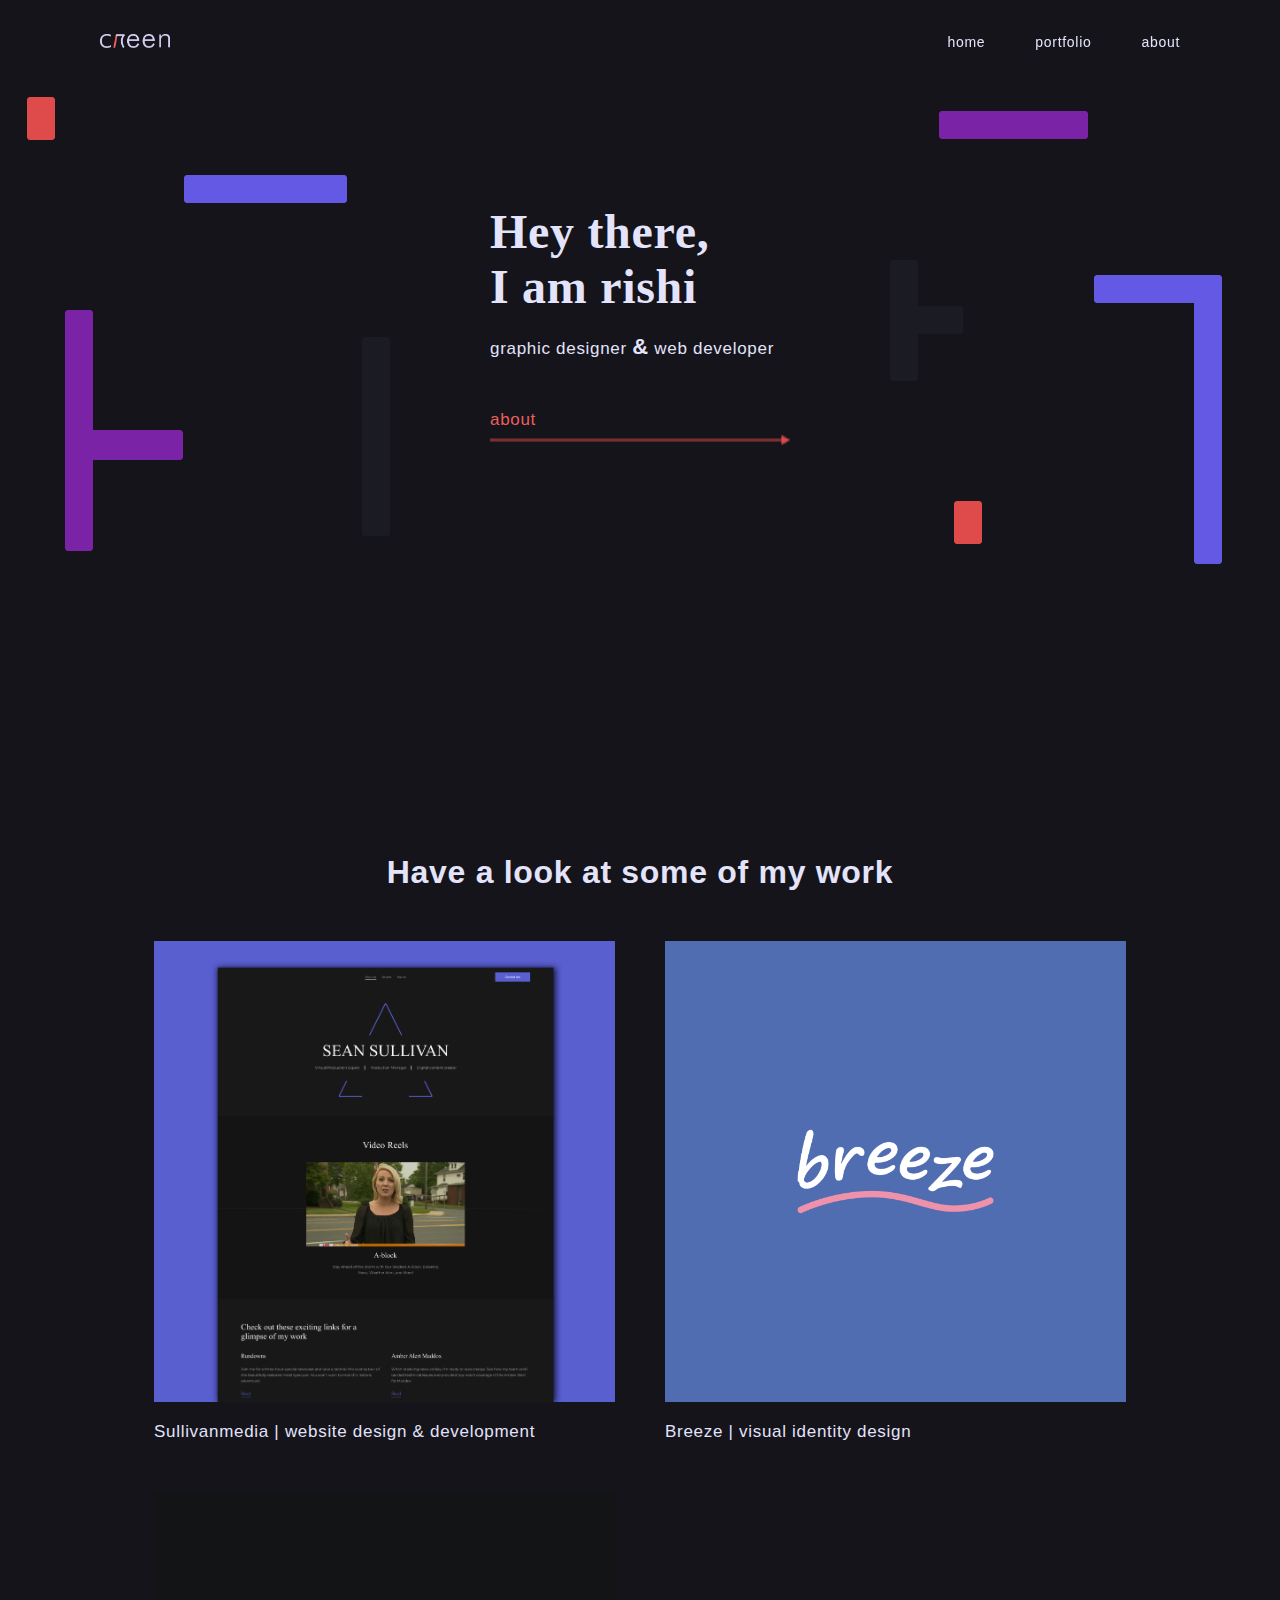
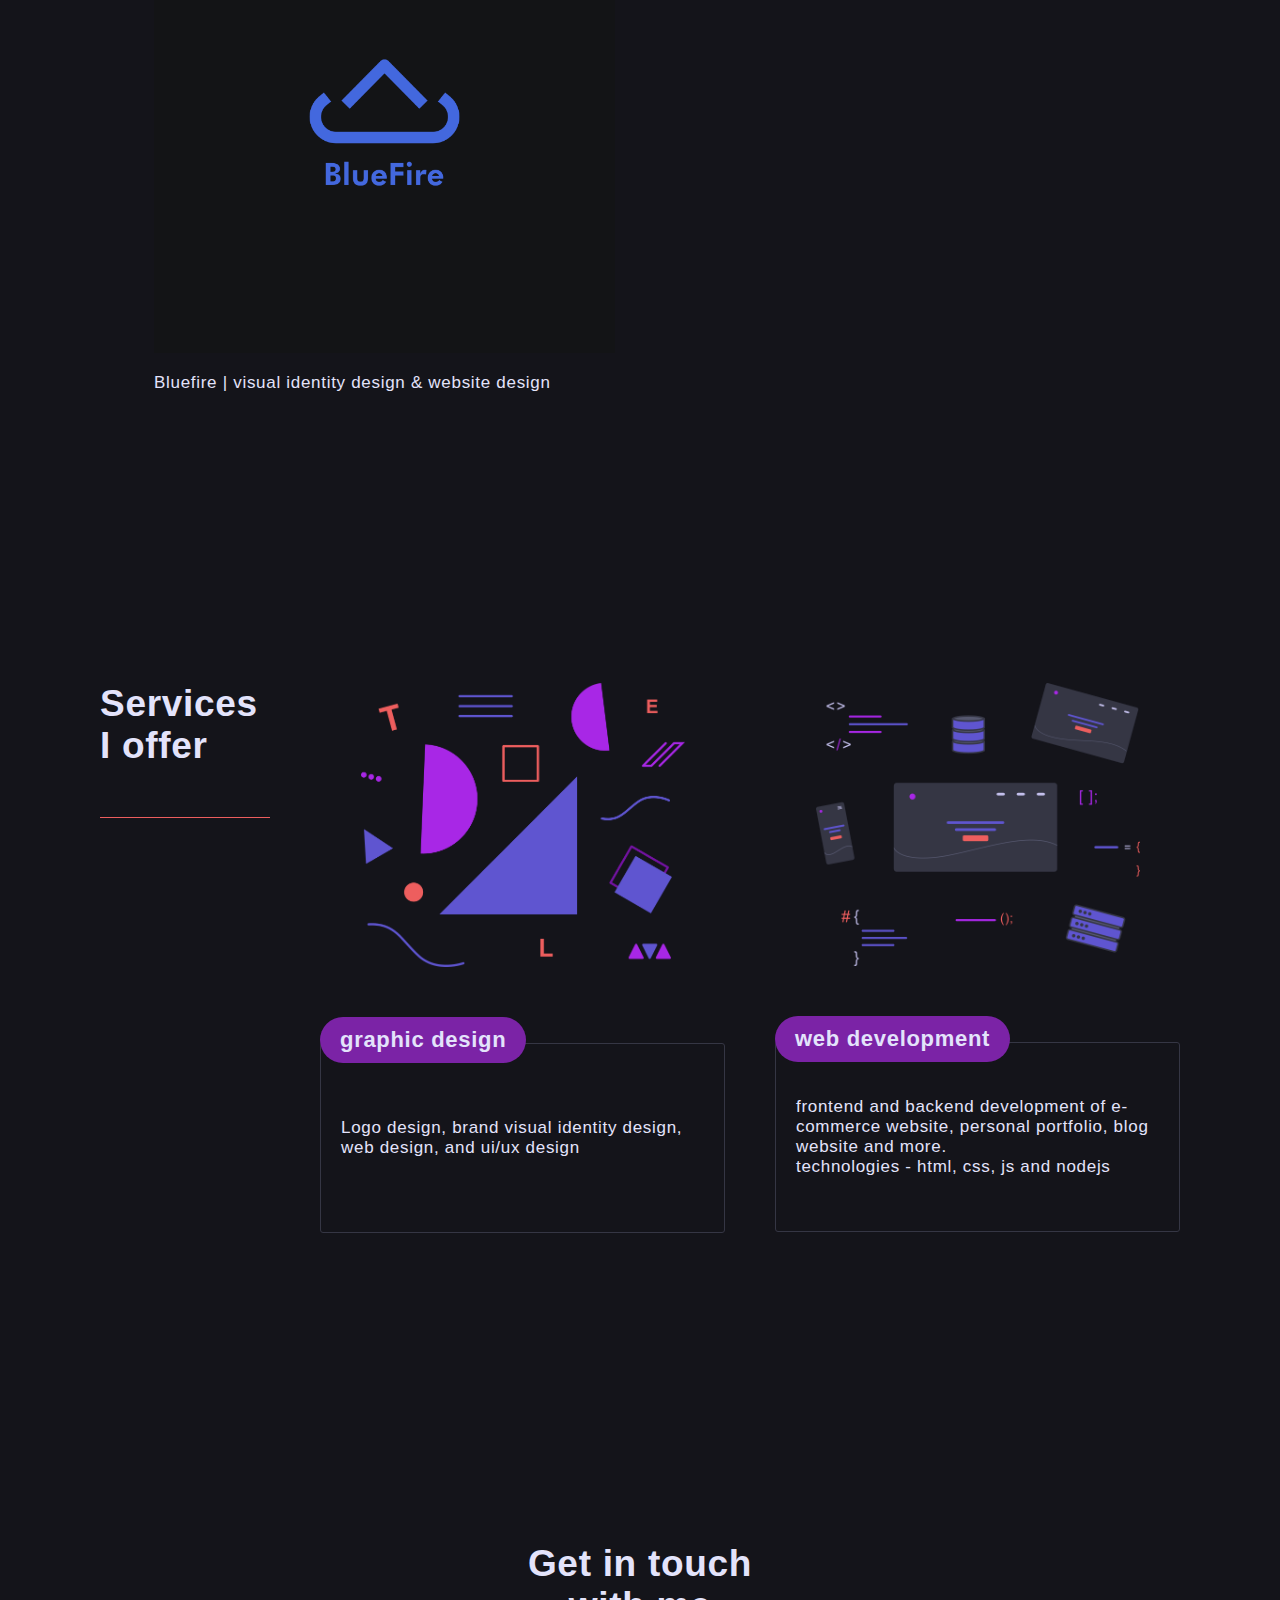
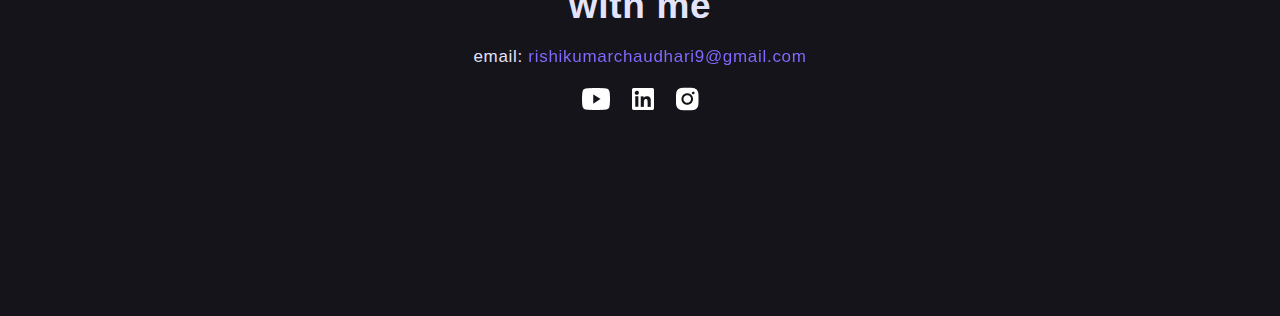
==== index.html @ e6f8a46d "Add files via upload" ====
<!DOCTYPE html>
<html lang="en">
<head>
    <meta charset="UTF-8">
    <meta http-equiv="X-UA-Compatible" content="IE=edge">
    <meta name="viewport" content="width=device-width, initial-scale=1.0">
    <meta name="description" content="Hi, I am Rishi, a web developer and graphic designer. I help brands / business stand out visually and also develop websites to create their online presence">
    <link rel="stylesheet" href="/css/style.css">
    <script src="/javascript/script.js" defer></script>
    <title>Rishi | graphic designer & web developer</title>
</head>
<body>
    <!-- navigation bar -->
    <header id="nav-bar" class="flex">
        <div class="logo">
            <h1><i><img src="/assets/logo.png" alt="logo"></i></h1>
        </div>

        <i class="nav-menu"><img src="/assets/nav-menu.png" alt="open navigation menu"></i>
        <nav class="nav-links">
            <ul class="flex animate-child-x">
                <li><a href="/">home</a></li>
                <li><a href="/portfolio">portfolio</a></li>
                <li><a href="/about">about</a></li>
            </ul>
        </nav>
    </header>
    <div class="nav-menu-overlay slide-x"></div>

    <!-- main content -->
    <main>
        <!-- hero section -->
        <section id="hero-section">
            <div class="container flex">
                <img src="/assets/background-pattern.png" alt="background pattern image" class="bg left">
                <div class="intro">
                    <h1>Hey there,<br> I am rishi</h1>
                    <p>graphic designer <b>&</b> web developer</p>
                    <a href="/about" class="cta link"><span>about </span><i class="arrow-icon"><img src="/assets/arrow.png" alt="go to about page"></i></a>
                </div>
                <!-- background image -->
                <img src="/assets/background-pattern.png" alt="background pattern image" class="bg right">
            </div>
        </section>

        <!-- work / projects section -->
        <section id="work-section">

            <div class="carousel hide">
                <i class="close"><img src="/assets/close.png" alt="close project preview"></i>
                <div class="flex">
                    <i class="arrow left"><img src="/assets/arrow-left.png" alt="show previous image"></i>
                    <img src="" class="work">
                    <i class="arrow right"><img src="/assets/arrow-right.png" alt="show next image" ></i>
                </div>
                <div class="content">
                    <h3>Bluefire | website ui design</h3>
                    <p>brand identity and website desing for bluefire</p>
                </div>
            </div>

            <h2>Have a look at some of my work</h2>

            <div class="grid">
                <div class="project card">
                    <div class="carousel-sm flex">
                        <div class="overlay">
                            <i class="arrow left"><img src="/assets/arrow-left.png" alt="show previous image"></i>
                            <i class="arrow right"><img src="/assets/arrow-right.png" alt="show next image" ></i>
                        </div>
                        <img src="/assets/work/sullivanmedia-website design.png" alt="portfolio website design" class="work active-image">
                        <img src="/assets/work/sullivanmedia-portfolio.png" alt="portfolio website" class="work">
                        <img src="/assets/work/sullivanmedia-website ui design.png" alt="portfolio website" class="work">
                    </div>
                    <p class="description">Sullivanmedia | website design & development</p>
                </div>

                <div class="project card">
                    <div class="carousel-sm flex">
                        <div class="overlay">
                            <i class="arrow left"><img src="/assets/arrow-left.png" alt="show previous image"></i>
                            <i class="arrow right"><img src="/assets/arrow-right.png" alt="show next image" ></i>
                        </div>
                        <img src="/assets/work/visual identity design.png" alt="visual identity design" class="work active-image">
                        <img src="/assets/work/Breeze-Primary logo lettermark.png" alt="logo design" class="work">
                        <img src="/assets/work/Breeze-thumbnails.png" alt="thumbnail design" class="work">
                        <img src="/assets/work/Breeze-banner design.png" alt="banner design" class="work">
                        <img src="/assets/work/Breeze-website home page design.png" alt="website design" class="work">
                    </div>
                    <p class="description">Breeze | visual identity design</p>
                </div>

                <div class="project card">
                    <div class="carousel-sm flex">
                        <div class="overlay">
                            <i class="arrow left"><img src="/assets/arrow-left.png" alt="show previous image"></i>
                            <i class="arrow right"><img src="/assets/arrow-right.png" alt="show next image" ></i>
                        </div>
                        <img src="/assets/work/BLuefire-logo.png" alt="logo design of bluefire" class="work active-image">
                        <img src="/assets/work/Bluefire-Visual identity.png" alt="visual identity of bluefire" class="work">
                        <img src="/assets/work/Bluefire-Website design2.png" alt="website design of bluefire" class="work">
                        <img src="/assets/work/Bluefire-web design.png" alt="website design of bluefire" class="work">
                    </div>
                    <p class="description">Bluefire | visual identity design & website design</p>
                </div>
            </div>

        </section>

        <section id="services-section">

            <div class="services-container flex">
                <div class="flex">
                    <h2 class="lg">Services I offer</h2>
                    <div class="line"></div>
                </div>
    
                <div class="service">
                    <img src="assets/service-graphic-design.png" alt="graphic design">
                    <h3>graphic design</h3>
                    <div class="container flex">
                        <p>Logo design, brand visual identity design, web design, and ui/ux design</p>
                    </div>
                </div>
                
                <div class="service">
                    <img src="assets/service-web-dev.png" alt="web development">
                    <h3>web development</h3>
                    <div class="container flex">
                        <p>frontend and backend development of e-commerce website, personal portfolio, blog website and more.<br>technologies - html, css, js and nodejs</p>
                    </div>
                </div>
            </div>
        </section>

        <section id="contact-section" class="bg-pattern dark">
            <div class="flex container">
                <div class="contact-title">
                    <div>
                        <h2 class="lg">Get in touch <br> with me</h2>
                        <p class="email"> email: <a href="mailto:rishikumarchaudhari9@gmail.com">rishikumarchaudhari9@gmail.com</a></p>
                        <div class="social-links flex">
                            <a href="#"><i><img src="/assets/youtube.png" class="icon" alt="youtube"></i></a>
                            <a href="#"><i><img src="/assets/linkedin.png" class="icon" alt="linkiden"></i></a>
                            <a href="#"><i><img src="/assets/instagram.png" class="icon" alt="instagram"></i></a>
                        </div>
                    </div>
                </div>
            
        </section>    
    </main>
</body>
</html>
---- css/style.css ----
*{
    margin: 0;
    padding: 0;
    box-sizing: border-box;
}

:root{
    --primary-color-1: #4035c0;
    --primary-color-dark-1: #353644;
    --primary-color-dark-2: #1B1B23;
    --primary-color-dark-3: #14141A;
    --secondary-color-1: #7B23A6;
    --accent-color-1: #ed5e5e;
    --primary-text-color: #E3E3FB;
    --heading-1-font: 48px bold Verdana, sans-serif;
    --heading-2-font: 'Futura', sans-serif;
    --paragraph-font: 'Futura', sans-serif;
    --link-font-size: 14px;
}

body{
    background: var(--primary-color-dark-3);
    color: var(--primary-text-color);
    font-family: sans-serif;
    font-size: 17px;
    letter-spacing: 0.7px;
    overflow-x: hidden;
}

main > *{
    margin-top: 90px;
    padding: 0 100px;
    padding-bottom: 200px;
}

main{
    max-width: 2000px;
    margin: auto;
    overflow: hidden;
}

h1{
    font: var(--heading-1-font);
    font-family: Verdana;
    font-weight: bold;
}

h2{
    font-size: 32px;
}

h2.lg{
    font-size: 37px;
}

h3{
    font-size: 22px;
}

img{
    width: 100%;
}

form{
    display: flex;
    flex-direction: column;
    gap: 30px;
}

textarea, input{
    padding: 10px;
    border: none;
    outline: none;
    border-radius: 3px;
    font-family: inherit;
}

input{
    height: 40px;
}


/* utilities */
.flex{
    display: flex;
    align-items: center;
}

.grid{
    display: grid;
}

.cta.link{
    color: var(--accent-color-1);
}

.btn{
    background: var(--accent-color-1);
    border: none;
    outline: none;
    color: var(--primary-text-color);
    font-weight: bold;
    font-size: 17px;
    height: 40px;
    border-radius: 3px;
    cursor: pointer;
}

.status-processing{
    filter: brightness(70%);
}

.err-status{
    color: #ed5e5e;
    font-size: 15px;
}
.hide{
    display: none;
}

.logo img{
    width: 70px;
}
.logo h1{
    font-size: 20px;
}

.bg{
    width: auto;
}

.slide-x{
    transform: translateX(100%);
    transition: all 0.5s ease-out;
}

.slide{
    transform: translateX(0);
}

.email a{
    color: var(--primary-color-1);
    filter: brightness(2);
}

body{
    position: relative;
}

/* nav bar */
#nav-bar{
    position: fixed;
    justify-content: space-between;
    width: 100%;
    padding: 30px 100px;
    margin: auto;
    flex-wrap: wrap;
    z-index: 100;
}

.nav-links ul.flex{
    gap: 50px;
}

.nav-links li{
    list-style: none;
}

.nav-links a{
    font-size: var(--link-font-size);
}

a{
    color: inherit;
    text-decoration: none;
}

.nav-menu{
    display: none;
    flex-direction: column;
    gap: 5px;
    width: 30px;
    cursor: pointer;
}

.nav-menu div{
    background: var(--primary-text-color);
    width: 30px;
    height: 5px;
}

.nav-menu-overlay{
    position: fixed;
    top: 0;
    left: 0;
    width: calc(100%);
    height: 100vh;
    background: var(--primary-color-dark-2);
    z-index: 2;
    display: none;
}

/* hero section */
#hero-section{
    position: relative;
    z-index: 0;
    overflow: hidden;
}

#hero-section .container{
    justify-content: center;
    gap: 100px;
}

#hero-section .intro{
    margin: auto;
}
#hero-section h1{
    width: 300px;
}

#hero-section .intro b{
    font-size: 22px;
}

#hero-section p{
    margin: 20px 0 50px 0;
}

.bg{
    max-height: 1500px;
}

i.arrow-icon{
    width: 100%;
    display: block;
}

img.icon{
    width: auto;
}

#work-section h2{
    text-align: center;
    margin-bottom: 50px;
}

#work-section .grid{
    grid-template-columns: repeat(2, minmax(200px, 1fr));
    gap: 50px;
    width: 70%;
    margin: auto;
}

.project.card{
    transition: all 0.2s ease-out;
    cursor: pointer;
}
.project.card:hover{
    transform: scale(1.02);
}

.project.card i.arrow{
    position: absolute;
    top: 50%;
    transform: translateY(-50%);
    z-index: 10;
}

i.arrow > img{
    width: 10px;
    height: 20px;
    margin: 5px;
    vertical-align: middle;
}
i.arrow{
    display: inline-block;
    border-radius: 2px;
    background-color: #fff;
    opacity: 0.8;
    cursor: pointer;
    box-shadow: 0 0 5px var(--primary-color-dark-1);
}

.carousel{
    position: fixed;
    top: 20px;
    left: 50%;
    transform: translate(-50%);
    right: 20px;
    bottom: 20px;
    width: 90vw;
    max-width: 1500px;
    max-height: 100vh;
    background: var(--primary-color-dark-2);
    border-radius: 3px;
    overflow: hidden;
    overflow-y: auto;
    padding: 10px;
    z-index: 100;
    border: solid 1px var(--primary-color-dark-1);
}

.carousel .flex{
    width: auto;
    justify-content: center;
    gap: 50px;
    height: 80%;
    padding: 10px;
    margin-bottom: 20px;
    background: var(--primary-color-dark-3);

}
.carousel .content{
    padding: 0 20px;
}
.carousel h3{
    margin-bottom: 20px;
}

.carousel img{
    width: auto;
    height: 100%;
}

.carousel i.close{
    position: absolute;
    top: 20px;
    right: 20px;
    display: inline-block;
    border-radius: 50%;
    cursor: pointer;
}
i.close > img{
    width: 15px;
    height: auto;
}
.carousel .close{
    z-index: 100;
}


.carousel-sm .overlay{
    position: absolute;
    top: 0;
    left: 0;
    width: 100%;
    height: 100%;
    opacity: 0;
}

.carousel-sm .overlay:hover{
    opacity: 1;
}

.carousel-sm .arrow.left{
    left: 10px;
}
.carousel-sm .arrow.right{
    right: 10px;
}

.carousel-sm{
    position: relative;
    margin-bottom: 20px;
    overflow: hidden;
}

.active-image{
    width: 100%;
}
.inactive-image{
    width: 0;
}



/* services section */
#services-section{
    gap: 50px;
}

#services-section .line{
    background: var(--accent-color-1);
    height: 1px;
    width: 100%;
}

.services-container div:nth-child(1){
    flex-direction: column;
    justify-content: center;
    align-items: flex-start;
    width: 300px;
}

.services-container h2{
    margin-bottom: 50px;
    width: 170px;
}

.services-container{
    gap: 100px;
    align-items: flex-start;
}

.service{
    max-width: 600px;
    width: 100%;
}

.service img{
    max-width: 400px;
    width: 80%;
    display: block;
    margin: auto;
    margin-bottom: 50px;
}

.service h3{
    position: relative;
    z-index: 1;
    background: var(--secondary-color-1);
    width: fit-content;
    padding: 10px 20px;
    border-radius: 50px;
}

.service .container{
    width: 100%;
    min-height: 190px;
    border: 1px solid var(--primary-color-dark-1);
    border-radius: 3px;
    padding: 30px 20px;
    transform: translateY(-20px);
}

#contact-section > .container{
    justify-content: space-between;
    text-align: center;
}
#contact-section h2{
    margin-bottom: 20px;
}

#contact-section .container > div{
    width: 100%;
}

.contact-title > div{
    margin: auto;
    width: 350px;
}



.social-links{
    margin: auto;
    width: fit-content;
    gap: 20px;
    margin-top: 20px;
}

@media screen and (max-width: 1500px){
    #work-section .grid{
        width: 90%;
    }

    .services-container{
        gap: 50px;
    }
}    

@media screen and (max-width: 1200px){
    #work-section .grid{
        width: 100%;
    }
    .carousel .flex{
        position: relative;
    }
    .carousel i.arrow{
        position: absolute; 
        top: 50%;
    }
    .carousel .arrow.left{
        left: 10px;
    }
    .carousel .arrow.right{
        right: 10px;
    }

    #services-section h2{
        text-align: center;
        width: 100%;
    }
    .services-container{
        flex-wrap: wrap;
        justify-content: center;
    }
    .services-container div:nth-child(1){
        width: 100%;
    }
    .service{
        width: 40%;
    }
    .services-container h2{
        margin-bottom: 30px;
    }

}    

@media screen and (max-width: 1050px){
    .carousel .flex{
        max-height: 700px;
    }
}


@media screen and (max-width: 1000px){
    #hero-section h1{ 
        width: 290px;
    }
    body{
        font-size: 15px;
    }

    /* side spacing */
    main > *{
        padding: 0 50px;
        padding-bottom: 200px;
    }
    #nav-bar{
        padding: 30px 50px;
    }
    


    .service{
        width: 45%;
    }

}

/* tablet */
@media screen and (max-width: 800px){
    h1{
        font-size: 38px;
    }
    h2{
        font-size: 28px;
    }

    h2.lg{
        font-size: 35px;
    }

    h3{
        font-size: 19px;
    } 

    #hero-section h1{
        width: 260px;
    }

    #hero-section p{
        margin: 10px 0 50px 0;
    }

    .bg{
        max-height: 400px;
    }

    #work-section .grid{
        width: 80%;
        grid-template-columns: 1fr;        
    }

    .carousel{
        width: 100vw;
        height: 100vh;
        overflow-y: scroll;
        top: 0;
    }
    .carousel .flex{
        display: block;
        height: auto;
        width: 100%;
        position: relative;
        padding: 0;
    }
    .carousel img.work{
        display: block;
        width: 100%;
        height: auto;
        margin: auto;
    }
    .carousel .flex{
        max-height: none;
    }

    

    #contact-section .flex.container{
        flex-direction: column;
        gap: 50px;
    }

    .contact-title{
        width: 100%;
    }
    .contact-title > div{
        width: 100%;
    }
    .contact-title br{
        display: none;
    }
    .contact-form > form {
        width: 500px;
    }
    
}    

@media screen and (max-width: 600px){
    #work-section .grid{
        width: 100%;
        grid-template-columns: 1fr;        
    }
    .services-container{
        flex-direction: column;
        align-items: center;
    }
    .service{
        width: 100%;
    }
    .contact-form > form {
        width: 100%;
    }
}

@media screen and (max-width: 550px){
    .logo img{   
        width: 60px;
    }

    /* side spacing */
    main > *{
        padding: 0 20px;
        padding-bottom: 200px;
    }
    #nav-bar{
        padding: 30px 20px;
    }
    

    /* hamburger menu */
    .nav-links {
        width: 100%;
        max-height: 0;
        overflow: hidden;
        transition-delay: 0.5s;   
    }
    .nav-links ul{
        margin-top: 50px;
    }
    .nav-links a{
        font-size: 30px;
    }
    .nav-links ul.flex{
        flex-direction: column;
        align-items: flex-start;
    }

    .nav-menu-overlay{
        display: block;
    }

    .active-menu{
        transition: all 0.1s linear 0.5s;
        max-height: 500px;
    }
    .nav-menu{
        display: flex;
    }

    .animate-child-x > *{
        opacity: 0;
        transform: translateX(100px);
        transition: all 0.5s ease-out 0.5s;
    }
    .animate-child > *{
        opacity: 1;
        transform: translateX(0);
    }

    
    
    #nav-bar{
        background: var(--primary-color-dark-2);
        padding: 10px 20px;
        width: calc(100% - 40px);
        margin: 20px;
        margin-top: 10px;
        border-radius: 3px;
    }

    /* background layout column */
    #hero-section .container{
        justify-content: center;
        flex-direction: column;
        gap: 50px;
    }
    .bg{
        width: 85%;
        height: auto;
    }

}

@media screen and (max-width: 420px){
    #work-section h2{
        text-align: left;
    }
}
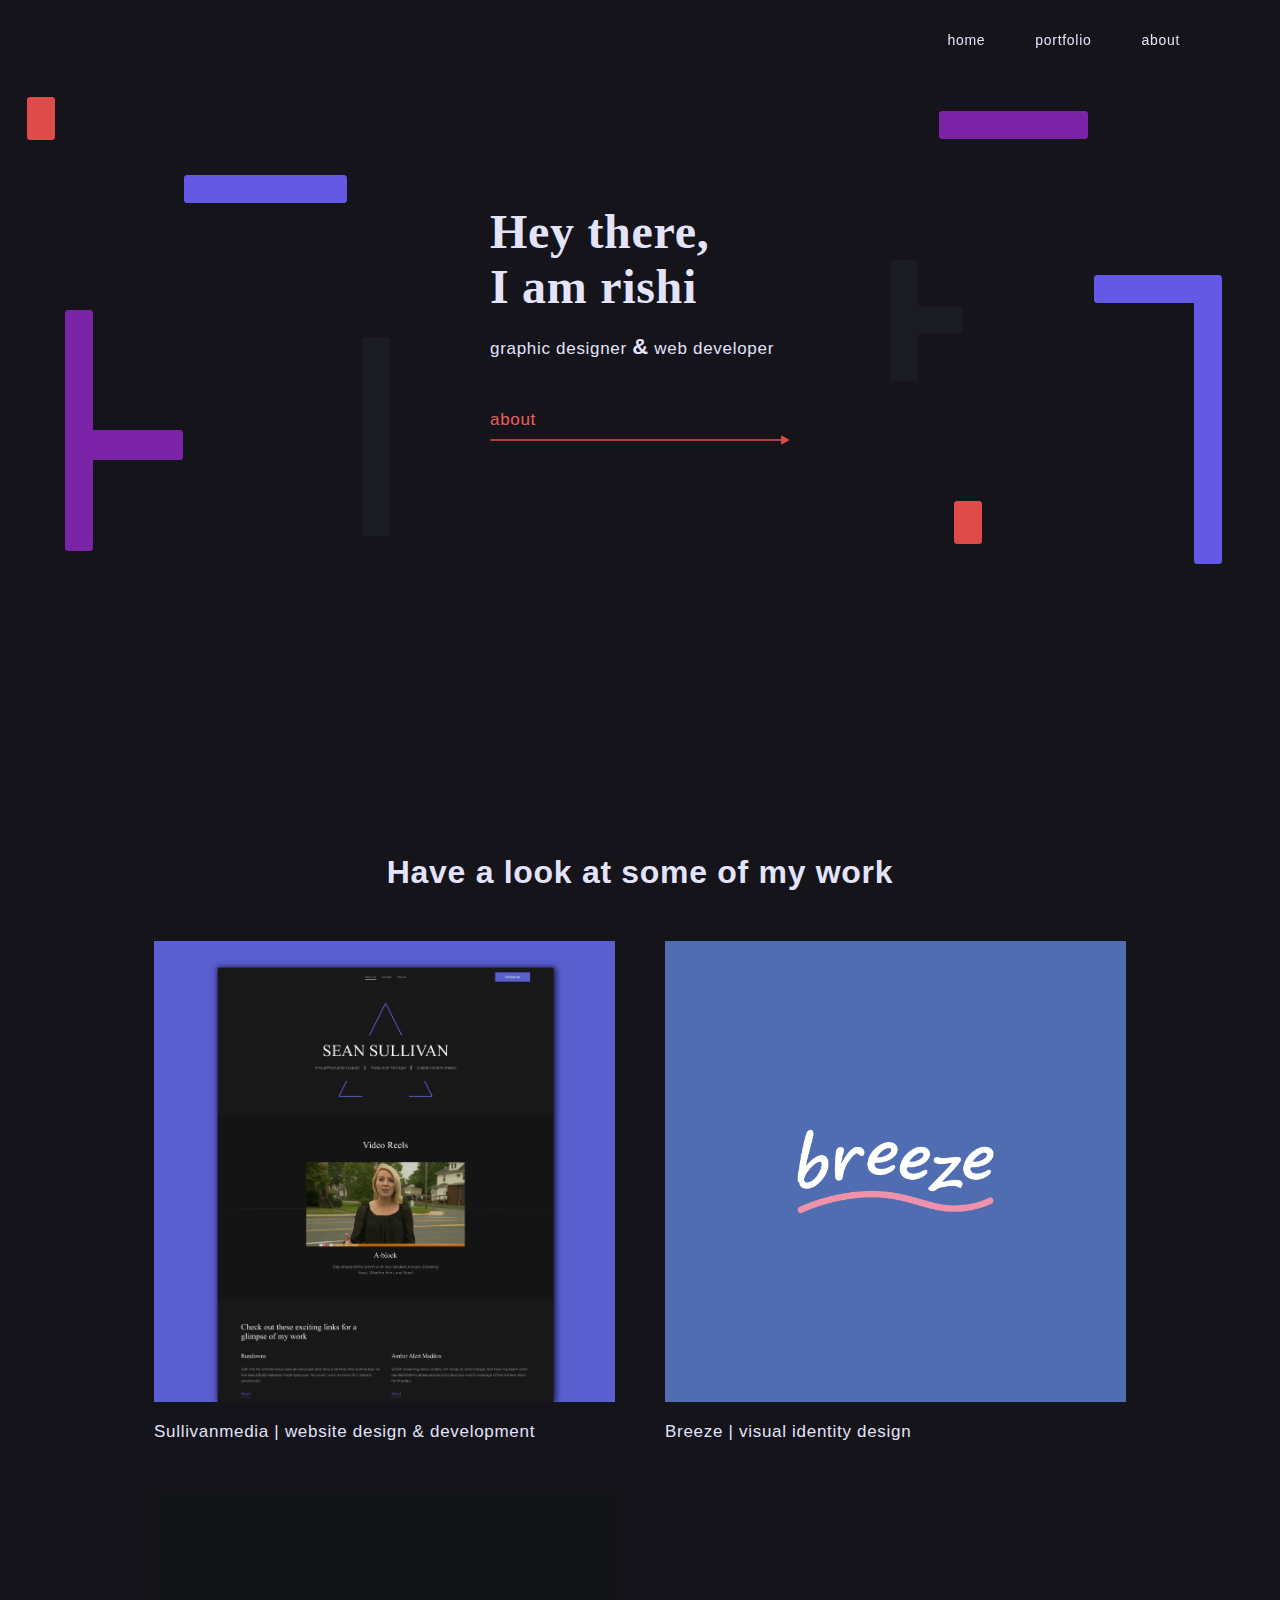
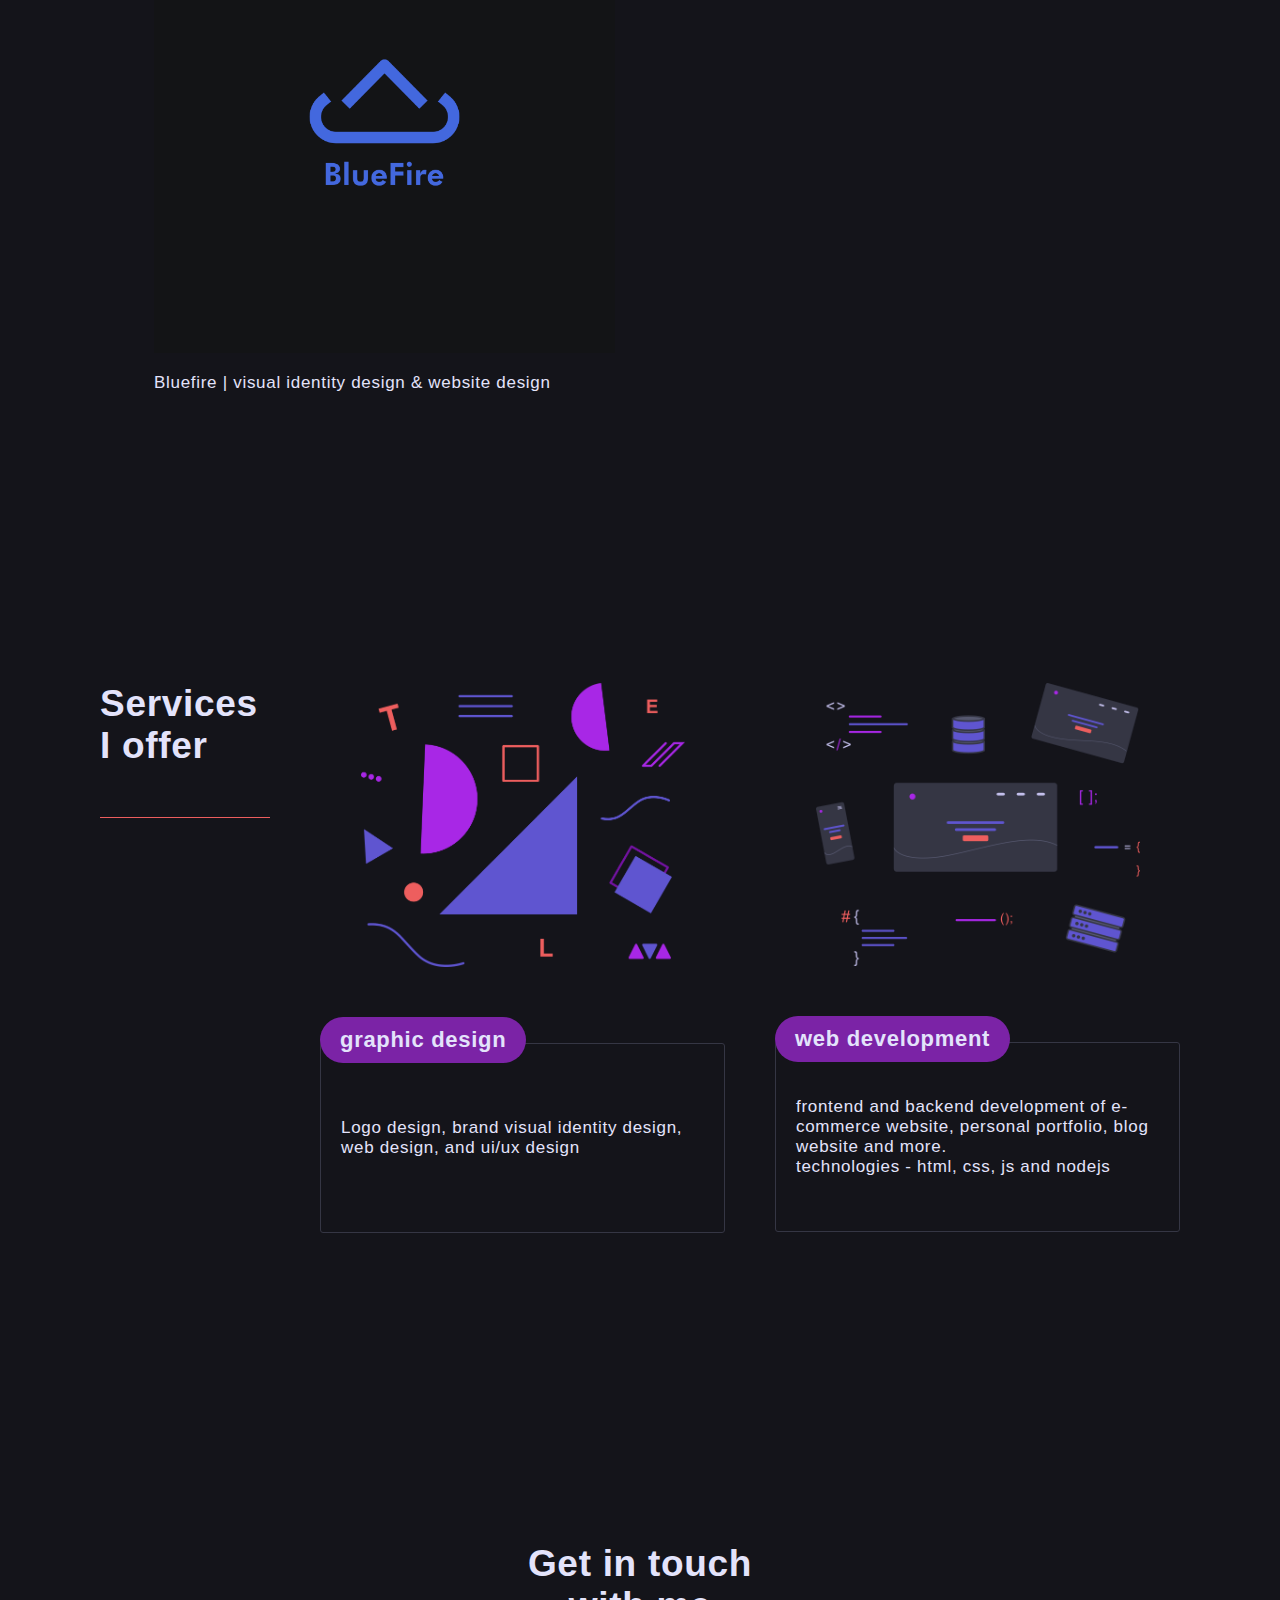
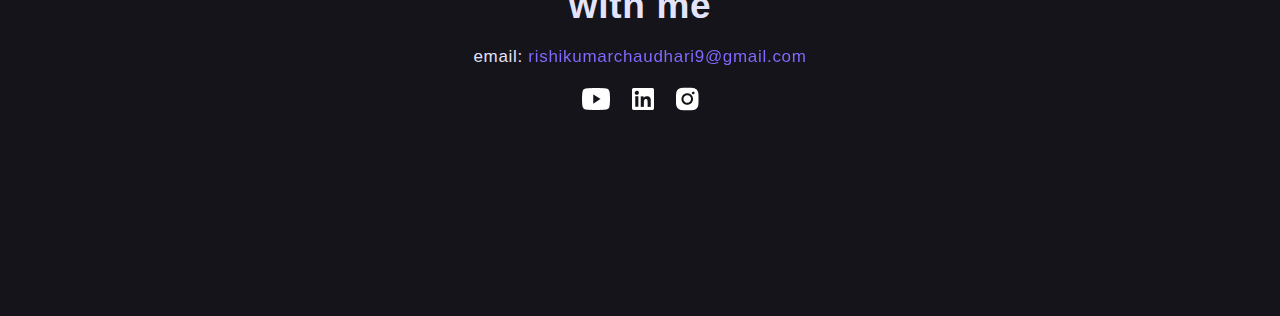
==== commit 11290f64: "Add files via upload" ====
--- a/index.html
+++ b/index.html
@@ -12,15 +12,12 @@
 <body>
     <!-- navigation bar -->
     <header id="nav-bar" class="flex">
-        <div class="logo">
-            <h1><i><img src="/assets/logo.png" alt="logo"></i></h1>
-        </div>
 
         <i class="nav-menu"><img src="/assets/nav-menu.png" alt="open navigation menu"></i>
         <nav class="nav-links">
             <ul class="flex animate-child-x">
                 <li><a href="/">home</a></li>
-                <li><a href="/portfolio">portfolio</a></li>
+                <li><a href="/#work-section">portfolio</a></li>
                 <li><a href="/about">about</a></li>
             </ul>
         </nav>
@@ -36,7 +33,7 @@
                 <div class="intro">
                     <h1>Hey there,<br> I am rishi</h1>
                     <p>graphic designer <b>&</b> web developer</p>
-                    <a href="/about" class="cta link"><span>about </span><i class="arrow-icon"><img src="/assets/arrow.png" alt="go to about page"></i></a>
+                    <a href="/about" class="cta link"><span>about </span><i class="arrow-icon"><img src="/assets/arrow.svg" alt="go to about page"></i></a>
                 </div>
                 <!-- background image -->
                 <img src="/assets/background-pattern.png" alt="background pattern image" class="bg right">
@@ -140,9 +137,9 @@
                         <h2 class="lg">Get in touch <br> with me</h2>
                         <p class="email"> email: <a href="mailto:rishikumarchaudhari9@gmail.com">rishikumarchaudhari9@gmail.com</a></p>
                         <div class="social-links flex">
-                            <a href="#"><i><img src="/assets/youtube.png" class="icon" alt="youtube"></i></a>
-                            <a href="#"><i><img src="/assets/linkedin.png" class="icon" alt="linkiden"></i></a>
-                            <a href="#"><i><img src="/assets/instagram.png" class="icon" alt="instagram"></i></a>
+                            <a href="https://www.youtube.com/channel/UC7YWDhd3GQ6iTvVLMHI6sFQ"><i><img src="/assets/youtube.png" class="icon" alt="youtube"></i></a>
+                            <a href="https://www.linkedin.com/in/rishikumar-chaudhari-a80bb6256/"><i><img src="/assets/linkedin.png" class="icon" alt="linkiden"></i></a>
+                            <a href="https://www.instagram.com/rishi.kmr7/"><i><img src="/assets/instagram.png" class="icon" alt="instagram"></i></a>
                         </div>
                     </div>
                 </div>
--- a/css/style.css
+++ b/css/style.css
@@ -1,722 +1 @@
-*{
-    margin: 0;
-    padding: 0;
-    box-sizing: border-box;
-}
-
-:root{
-    --primary-color-1: #4035c0;
-    --primary-color-dark-1: #353644;
-    --primary-color-dark-2: #1B1B23;
-    --primary-color-dark-3: #14141A;
-    --secondary-color-1: #7B23A6;
-    --accent-color-1: #ed5e5e;
-    --primary-text-color: #E3E3FB;
-    --heading-1-font: 48px bold Verdana, sans-serif;
-    --heading-2-font: 'Futura', sans-serif;
-    --paragraph-font: 'Futura', sans-serif;
-    --link-font-size: 14px;
-}
-
-body{
-    background: var(--primary-color-dark-3);
-    color: var(--primary-text-color);
-    font-family: sans-serif;
-    font-size: 17px;
-    letter-spacing: 0.7px;
-    overflow-x: hidden;
-}
-
-main > *{
-    margin-top: 90px;
-    padding: 0 100px;
-    padding-bottom: 200px;
-}
-
-main{
-    max-width: 2000px;
-    margin: auto;
-    overflow: hidden;
-}
-
-h1{
-    font: var(--heading-1-font);
-    font-family: Verdana;
-    font-weight: bold;
-}
-
-h2{
-    font-size: 32px;
-}
-
-h2.lg{
-    font-size: 37px;
-}
-
-h3{
-    font-size: 22px;
-}
-
-img{
-    width: 100%;
-}
-
-form{
-    display: flex;
-    flex-direction: column;
-    gap: 30px;
-}
-
-textarea, input{
-    padding: 10px;
-    border: none;
-    outline: none;
-    border-radius: 3px;
-    font-family: inherit;
-}
-
-input{
-    height: 40px;
-}
-
-
-/* utilities */
-.flex{
-    display: flex;
-    align-items: center;
-}
-
-.grid{
-    display: grid;
-}
-
-.cta.link{
-    color: var(--accent-color-1);
-}
-
-.btn{
-    background: var(--accent-color-1);
-    border: none;
-    outline: none;
-    color: var(--primary-text-color);
-    font-weight: bold;
-    font-size: 17px;
-    height: 40px;
-    border-radius: 3px;
-    cursor: pointer;
-}
-
-.status-processing{
-    filter: brightness(70%);
-}
-
-.err-status{
-    color: #ed5e5e;
-    font-size: 15px;
-}
-.hide{
-    display: none;
-}
-
-.logo img{
-    width: 70px;
-}
-.logo h1{
-    font-size: 20px;
-}
-
-.bg{
-    width: auto;
-}
-
-.slide-x{
-    transform: translateX(100%);
-    transition: all 0.5s ease-out;
-}
-
-.slide{
-    transform: translateX(0);
-}
-
-.email a{
-    color: var(--primary-color-1);
-    filter: brightness(2);
-}
-
-body{
-    position: relative;
-}
-
-/* nav bar */
-#nav-bar{
-    position: fixed;
-    justify-content: space-between;
-    width: 100%;
-    padding: 30px 100px;
-    margin: auto;
-    flex-wrap: wrap;
-    z-index: 100;
-}
-
-.nav-links ul.flex{
-    gap: 50px;
-}
-
-.nav-links li{
-    list-style: none;
-}
-
-.nav-links a{
-    font-size: var(--link-font-size);
-}
-
-a{
-    color: inherit;
-    text-decoration: none;
-}
-
-.nav-menu{
-    display: none;
-    flex-direction: column;
-    gap: 5px;
-    width: 30px;
-    cursor: pointer;
-}
-
-.nav-menu div{
-    background: var(--primary-text-color);
-    width: 30px;
-    height: 5px;
-}
-
-.nav-menu-overlay{
-    position: fixed;
-    top: 0;
-    left: 0;
-    width: calc(100%);
-    height: 100vh;
-    background: var(--primary-color-dark-2);
-    z-index: 2;
-    display: none;
-}
-
-/* hero section */
-#hero-section{
-    position: relative;
-    z-index: 0;
-    overflow: hidden;
-}
-
-#hero-section .container{
-    justify-content: center;
-    gap: 100px;
-}
-
-#hero-section .intro{
-    margin: auto;
-}
-#hero-section h1{
-    width: 300px;
-}
-
-#hero-section .intro b{
-    font-size: 22px;
-}
-
-#hero-section p{
-    margin: 20px 0 50px 0;
-}
-
-.bg{
-    max-height: 1500px;
-}
-
-i.arrow-icon{
-    width: 100%;
-    display: block;
-}
-
-img.icon{
-    width: auto;
-}
-
-#work-section h2{
-    text-align: center;
-    margin-bottom: 50px;
-}
-
-#work-section .grid{
-    grid-template-columns: repeat(2, minmax(200px, 1fr));
-    gap: 50px;
-    width: 70%;
-    margin: auto;
-}
-
-.project.card{
-    transition: all 0.2s ease-out;
-    cursor: pointer;
-}
-.project.card:hover{
-    transform: scale(1.02);
-}
-
-.project.card i.arrow{
-    position: absolute;
-    top: 50%;
-    transform: translateY(-50%);
-    z-index: 10;
-}
-
-i.arrow > img{
-    width: 10px;
-    height: 20px;
-    margin: 5px;
-    vertical-align: middle;
-}
-i.arrow{
-    display: inline-block;
-    border-radius: 2px;
-    background-color: #fff;
-    opacity: 0.8;
-    cursor: pointer;
-    box-shadow: 0 0 5px var(--primary-color-dark-1);
-}
-
-.carousel{
-    position: fixed;
-    top: 20px;
-    left: 50%;
-    transform: translate(-50%);
-    right: 20px;
-    bottom: 20px;
-    width: 90vw;
-    max-width: 1500px;
-    max-height: 100vh;
-    background: var(--primary-color-dark-2);
-    border-radius: 3px;
-    overflow: hidden;
-    overflow-y: auto;
-    padding: 10px;
-    z-index: 100;
-    border: solid 1px var(--primary-color-dark-1);
-}
-
-.carousel .flex{
-    width: auto;
-    justify-content: center;
-    gap: 50px;
-    height: 80%;
-    padding: 10px;
-    margin-bottom: 20px;
-    background: var(--primary-color-dark-3);
-
-}
-.carousel .content{
-    padding: 0 20px;
-}
-.carousel h3{
-    margin-bottom: 20px;
-}
-
-.carousel img{
-    width: auto;
-    height: 100%;
-}
-
-.carousel i.close{
-    position: absolute;
-    top: 20px;
-    right: 20px;
-    display: inline-block;
-    border-radius: 50%;
-    cursor: pointer;
-}
-i.close > img{
-    width: 15px;
-    height: auto;
-}
-.carousel .close{
-    z-index: 100;
-}
-
-
-.carousel-sm .overlay{
-    position: absolute;
-    top: 0;
-    left: 0;
-    width: 100%;
-    height: 100%;
-    opacity: 0;
-}
-
-.carousel-sm .overlay:hover{
-    opacity: 1;
-}
-
-.carousel-sm .arrow.left{
-    left: 10px;
-}
-.carousel-sm .arrow.right{
-    right: 10px;
-}
-
-.carousel-sm{
-    position: relative;
-    margin-bottom: 20px;
-    overflow: hidden;
-}
-
-.active-image{
-    width: 100%;
-}
-.inactive-image{
-    width: 0;
-}
-
-
-
-/* services section */
-#services-section{
-    gap: 50px;
-}
-
-#services-section .line{
-    background: var(--accent-color-1);
-    height: 1px;
-    width: 100%;
-}
-
-.services-container div:nth-child(1){
-    flex-direction: column;
-    justify-content: center;
-    align-items: flex-start;
-    width: 300px;
-}
-
-.services-container h2{
-    margin-bottom: 50px;
-    width: 170px;
-}
-
-.services-container{
-    gap: 100px;
-    align-items: flex-start;
-}
-
-.service{
-    max-width: 600px;
-    width: 100%;
-}
-
-.service img{
-    max-width: 400px;
-    width: 80%;
-    display: block;
-    margin: auto;
-    margin-bottom: 50px;
-}
-
-.service h3{
-    position: relative;
-    z-index: 1;
-    background: var(--secondary-color-1);
-    width: fit-content;
-    padding: 10px 20px;
-    border-radius: 50px;
-}
-
-.service .container{
-    width: 100%;
-    min-height: 190px;
-    border: 1px solid var(--primary-color-dark-1);
-    border-radius: 3px;
-    padding: 30px 20px;
-    transform: translateY(-20px);
-}
-
-#contact-section > .container{
-    justify-content: space-between;
-    text-align: center;
-}
-#contact-section h2{
-    margin-bottom: 20px;
-}
-
-#contact-section .container > div{
-    width: 100%;
-}
-
-.contact-title > div{
-    margin: auto;
-    width: 350px;
-}
-
-
-
-.social-links{
-    margin: auto;
-    width: fit-content;
-    gap: 20px;
-    margin-top: 20px;
-}
-
-@media screen and (max-width: 1500px){
-    #work-section .grid{
-        width: 90%;
-    }
-
-    .services-container{
-        gap: 50px;
-    }
-}    
-
-@media screen and (max-width: 1200px){
-    #work-section .grid{
-        width: 100%;
-    }
-    .carousel .flex{
-        position: relative;
-    }
-    .carousel i.arrow{
-        position: absolute; 
-        top: 50%;
-    }
-    .carousel .arrow.left{
-        left: 10px;
-    }
-    .carousel .arrow.right{
-        right: 10px;
-    }
-
-    #services-section h2{
-        text-align: center;
-        width: 100%;
-    }
-    .services-container{
-        flex-wrap: wrap;
-        justify-content: center;
-    }
-    .services-container div:nth-child(1){
-        width: 100%;
-    }
-    .service{
-        width: 40%;
-    }
-    .services-container h2{
-        margin-bottom: 30px;
-    }
-
-}    
-
-@media screen and (max-width: 1050px){
-    .carousel .flex{
-        max-height: 700px;
-    }
-}
-
-
-@media screen and (max-width: 1000px){
-    #hero-section h1{ 
-        width: 290px;
-    }
-    body{
-        font-size: 15px;
-    }
-
-    /* side spacing */
-    main > *{
-        padding: 0 50px;
-        padding-bottom: 200px;
-    }
-    #nav-bar{
-        padding: 30px 50px;
-    }
-    
-
-
-    .service{
-        width: 45%;
-    }
-
-}
-
-/* tablet */
-@media screen and (max-width: 800px){
-    h1{
-        font-size: 38px;
-    }
-    h2{
-        font-size: 28px;
-    }
-
-    h2.lg{
-        font-size: 35px;
-    }
-
-    h3{
-        font-size: 19px;
-    } 
-
-    #hero-section h1{
-        width: 260px;
-    }
-
-    #hero-section p{
-        margin: 10px 0 50px 0;
-    }
-
-    .bg{
-        max-height: 400px;
-    }
-
-    #work-section .grid{
-        width: 80%;
-        grid-template-columns: 1fr;        
-    }
-
-    .carousel{
-        width: 100vw;
-        height: 100vh;
-        overflow-y: scroll;
-        top: 0;
-    }
-    .carousel .flex{
-        display: block;
-        height: auto;
-        width: 100%;
-        position: relative;
-        padding: 0;
-    }
-    .carousel img.work{
-        display: block;
-        width: 100%;
-        height: auto;
-        margin: auto;
-    }
-    .carousel .flex{
-        max-height: none;
-    }
-
-    
-
-    #contact-section .flex.container{
-        flex-direction: column;
-        gap: 50px;
-    }
-
-    .contact-title{
-        width: 100%;
-    }
-    .contact-title > div{
-        width: 100%;
-    }
-    .contact-title br{
-        display: none;
-    }
-    .contact-form > form {
-        width: 500px;
-    }
-    
-}    
-
-@media screen and (max-width: 600px){
-    #work-section .grid{
-        width: 100%;
-        grid-template-columns: 1fr;        
-    }
-    .services-container{
-        flex-direction: column;
-        align-items: center;
-    }
-    .service{
-        width: 100%;
-    }
-    .contact-form > form {
-        width: 100%;
-    }
-}
-
-@media screen and (max-width: 550px){
-    .logo img{   
-        width: 60px;
-    }
-
-    /* side spacing */
-    main > *{
-        padding: 0 20px;
-        padding-bottom: 200px;
-    }
-    #nav-bar{
-        padding: 30px 20px;
-    }
-    
-
-    /* hamburger menu */
-    .nav-links {
-        width: 100%;
-        max-height: 0;
-        overflow: hidden;
-        transition-delay: 0.5s;   
-    }
-    .nav-links ul{
-        margin-top: 50px;
-    }
-    .nav-links a{
-        font-size: 30px;
-    }
-    .nav-links ul.flex{
-        flex-direction: column;
-        align-items: flex-start;
-    }
-
-    .nav-menu-overlay{
-        display: block;
-    }
-
-    .active-menu{
-        transition: all 0.1s linear 0.5s;
-        max-height: 500px;
-    }
-    .nav-menu{
-        display: flex;
-    }
-
-    .animate-child-x > *{
-        opacity: 0;
-        transform: translateX(100px);
-        transition: all 0.5s ease-out 0.5s;
-    }
-    .animate-child > *{
-        opacity: 1;
-        transform: translateX(0);
-    }
-
-    
-    
-    #nav-bar{
-        background: var(--primary-color-dark-2);
-        padding: 10px 20px;
-        width: calc(100% - 40px);
-        margin: 20px;
-        margin-top: 10px;
-        border-radius: 3px;
-    }
-
-    /* background layout column */
-    #hero-section .container{
-        justify-content: center;
-        flex-direction: column;
-        gap: 50px;
-    }
-    .bg{
-        width: 85%;
-        height: auto;
-    }
-
-}
-
-@media screen and (max-width: 420px){
-    #work-section h2{
-        text-align: left;
-    }
-}+*{margin:0;padding:0;box-sizing:border-box}:root{--primary-color-1:#4035c0;--primary-color-dark-1:#353644;--primary-color-dark-2:#1B1B23;--primary-color-dark-3:#14141A;--secondary-color-1:#7B23A6;--accent-color-1:#ed5e5e;--primary-text-color:#E3E3FB;--heading-1-font:48px bold Verdana,sans-serif;--heading-2-font:'Futura',sans-serif;--paragraph-font:'Futura',sans-serif;--link-font-size:14px}body{background:var(--primary-color-dark-3);color:var(--primary-text-color);font-family:sans-serif;font-size:17px;letter-spacing:.7px;overflow-x:hidden}main>*{margin-top:90px;padding:0 100px;padding-bottom:200px}main{max-width:2000px;margin:auto;overflow:hidden}h1{font:var(--heading-1-font);font-family:Verdana;font-weight:700}h2{font-size:32px}h2.lg{font-size:37px}h3{font-size:22px}img{width:100%}form{display:flex;flex-direction:column;gap:30px}input,textarea{padding:10px;border:none;outline:0;border-radius:3px;font-family:inherit}input{height:40px}.flex{display:flex;align-items:center}.grid{display:grid}.cta.link{color:var(--accent-color-1)}.btn{background:var(--accent-color-1);border:none;outline:0;color:var(--primary-text-color);font-weight:700;font-size:17px;height:40px;border-radius:3px;cursor:pointer}.status-processing{filter:brightness(70%)}.err-status{color:#ed5e5e;font-size:15px}.hide{display:none}.logo img{width:70px}.logo h1{font-size:20px}.bg{width:auto}.slide-x{transform:translateX(100%);transition:all .5s ease-out}.slide{transform:translateX(0)}.email a{color:var(--primary-color-1);filter:brightness(2)}body{position:relative}#nav-bar{position:fixed;justify-content:space-between;width:100%;padding:30px 100px;margin:auto;flex-direction:row-reverse;flex-wrap:wrap;z-index:100}.nav-links ul.flex{gap:50px}.nav-links li{list-style:none}.nav-links a{font-size:var(--link-font-size)}a{color:inherit;text-decoration:none}.nav-menu{display:none;flex-direction:column;gap:5px;width:30px;cursor:pointer}.nav-menu div{background:var(--primary-text-color);width:30px;height:5px}.nav-menu-overlay{position:fixed;top:0;left:0;width:calc(100%);height:100vh;background:var(--primary-color-dark-2);z-index:2;display:none}#hero-section{position:relative;z-index:0;overflow:hidden}#hero-section .container{justify-content:center;gap:100px}#hero-section .intro{margin:auto}#hero-section h1{width:300px}#hero-section .intro b{font-size:22px}#hero-section p{margin:20px 0 50px 0}.bg{max-height:1500px}i.arrow-icon{width:100%;display:block}img.icon{width:auto}#work-section h2{text-align:center;margin-bottom:50px}#work-section .grid{grid-template-columns:repeat(2,minmax(200px,1fr));gap:50px;width:70%;margin:auto}.project.card{transition:all .2s ease-out;cursor:pointer}.project.card:hover{transform:scale(1.02)}.project.card i.arrow{position:absolute;top:50%;transform:translateY(-50%);z-index:10}i.arrow>img{width:10px;height:20px;margin:5px;vertical-align:middle}i.arrow{display:inline-block;border-radius:2px;background-color:#fff;opacity:.8;cursor:pointer;box-shadow:0 0 5px var(--primary-color-dark-1)}.carousel{position:fixed;top:20px;left:50%;transform:translate(-50%);right:20px;bottom:20px;width:90vw;max-width:1500px;max-height:100vh;background:var(--primary-color-dark-2);border-radius:3px;overflow:hidden;overflow-y:auto;padding:10px;z-index:100;border:solid 1px var(--primary-color-dark-1)}.carousel .flex{width:auto;justify-content:center;gap:50px;height:80%;padding:10px;margin-bottom:20px;background:var(--primary-color-dark-3)}.carousel .content{padding:0 20px}.carousel h3{margin-bottom:20px}.carousel img{width:auto;height:100%}.carousel i.close{position:absolute;top:20px;right:20px;display:inline-block;border-radius:50%;cursor:pointer}i.close>img{width:15px;height:auto}.carousel .close{z-index:100}.carousel-sm .overlay{position:absolute;top:0;left:0;width:100%;height:100%;opacity:0}.carousel-sm .overlay:hover{opacity:1}.carousel-sm .arrow.left{left:10px}.carousel-sm .arrow.right{right:10px}.carousel-sm{position:relative;margin-bottom:20px;overflow:hidden}.active-image{width:100%}.inactive-image{width:0}#services-section{gap:50px}#services-section .line{background:var(--accent-color-1);height:1px;width:100%}.services-container div:first-child{flex-direction:column;justify-content:center;align-items:flex-start;width:300px}.services-container h2{margin-bottom:50px;width:170px}.services-container{gap:100px;align-items:flex-start}.service{max-width:600px;width:100%}.service img{max-width:400px;width:80%;display:block;margin:auto;margin-bottom:50px}.service h3{position:relative;z-index:1;background:var(--secondary-color-1);width:fit-content;padding:10px 20px;border-radius:50px}.service .container{width:100%;min-height:190px;border:1px solid var(--primary-color-dark-1);border-radius:3px;padding:30px 20px;transform:translateY(-20px)}#contact-section>.container{justify-content:space-between;text-align:center}#contact-section h2{margin-bottom:20px}#contact-section .container>div{width:100%}.contact-title>div{margin:auto;width:350px}.social-links{margin:auto;width:fit-content;gap:20px;margin-top:20px}@media screen and (max-width:1500px){#work-section .grid{width:90%}.services-container{gap:50px}}@media screen and (max-width:1200px){#work-section .grid{width:100%}.carousel .flex{position:relative}.carousel i.arrow{position:absolute;top:50%}.carousel .arrow.left{left:10px}.carousel .arrow.right{right:10px}#services-section h2{text-align:center;width:100%}.services-container{flex-wrap:wrap;justify-content:center}.services-container div:first-child{width:100%}.service{width:40%}.services-container h2{margin-bottom:30px}}@media screen and (max-width:1050px){.carousel .flex{max-height:700px}}@media screen and (max-width:1000px){#hero-section h1{width:290px}body{font-size:15px}main>*{padding:0 50px;padding-bottom:200px}#nav-bar{padding:30px 50px}.service{width:45%}}@media screen and (max-width:800px){h1{font-size:38px}h2{font-size:28px}h2.lg{font-size:35px}h3{font-size:19px}#hero-section h1{width:260px}#hero-section p{margin:10px 0 50px 0}.bg{max-height:400px}#work-section .grid{width:80%;grid-template-columns:1fr}.carousel{width:100vw;height:100vh;overflow-y:scroll;top:0}.carousel .flex{display:block;height:auto;width:100%;position:relative;padding:0}.carousel img.work{display:block;width:100%;height:auto;margin:auto}.carousel .flex{max-height:none}#contact-section .flex.container{flex-direction:column;gap:50px}.contact-title{width:100%}.contact-title>div{width:100%}.contact-title br{display:none}.contact-form>form{width:500px}}@media screen and (max-width:600px){#work-section .grid{width:100%;grid-template-columns:1fr}.services-container{flex-direction:column;align-items:center}.service{width:100%}.contact-form>form{width:100%}}@media screen and (max-width:550px){.logo img{width:60px}main>*{padding:0 20px;padding-bottom:200px}#nav-bar{padding:30px 20px}.nav-links{width:100%;max-height:0;overflow:hidden;transition-delay:0.5s}.nav-links ul{margin-top:50px}.nav-links a{font-size:30px}.nav-links ul.flex{flex-direction:column;align-items:flex-start}.nav-menu-overlay{display:block}.active-menu{transition:all .1s linear .5s;max-height:500px}.nav-menu{display:flex}.animate-child-x>*{opacity:0;transform:translateX(100px);transition:all .5s ease-out .5s}.animate-child>*{opacity:1;transform:translateX(0)}#nav-bar{background:var(--primary-color-dark-2);padding:10px 20px;width:calc(100% - 40px);margin:20px;margin-top:10px;border-radius:3px}#hero-section .container{justify-content:center;flex-direction:column;gap:50px}.bg{width:85%;height:auto}}@media screen and (max-width:420px){#work-section h2{text-align:left}}